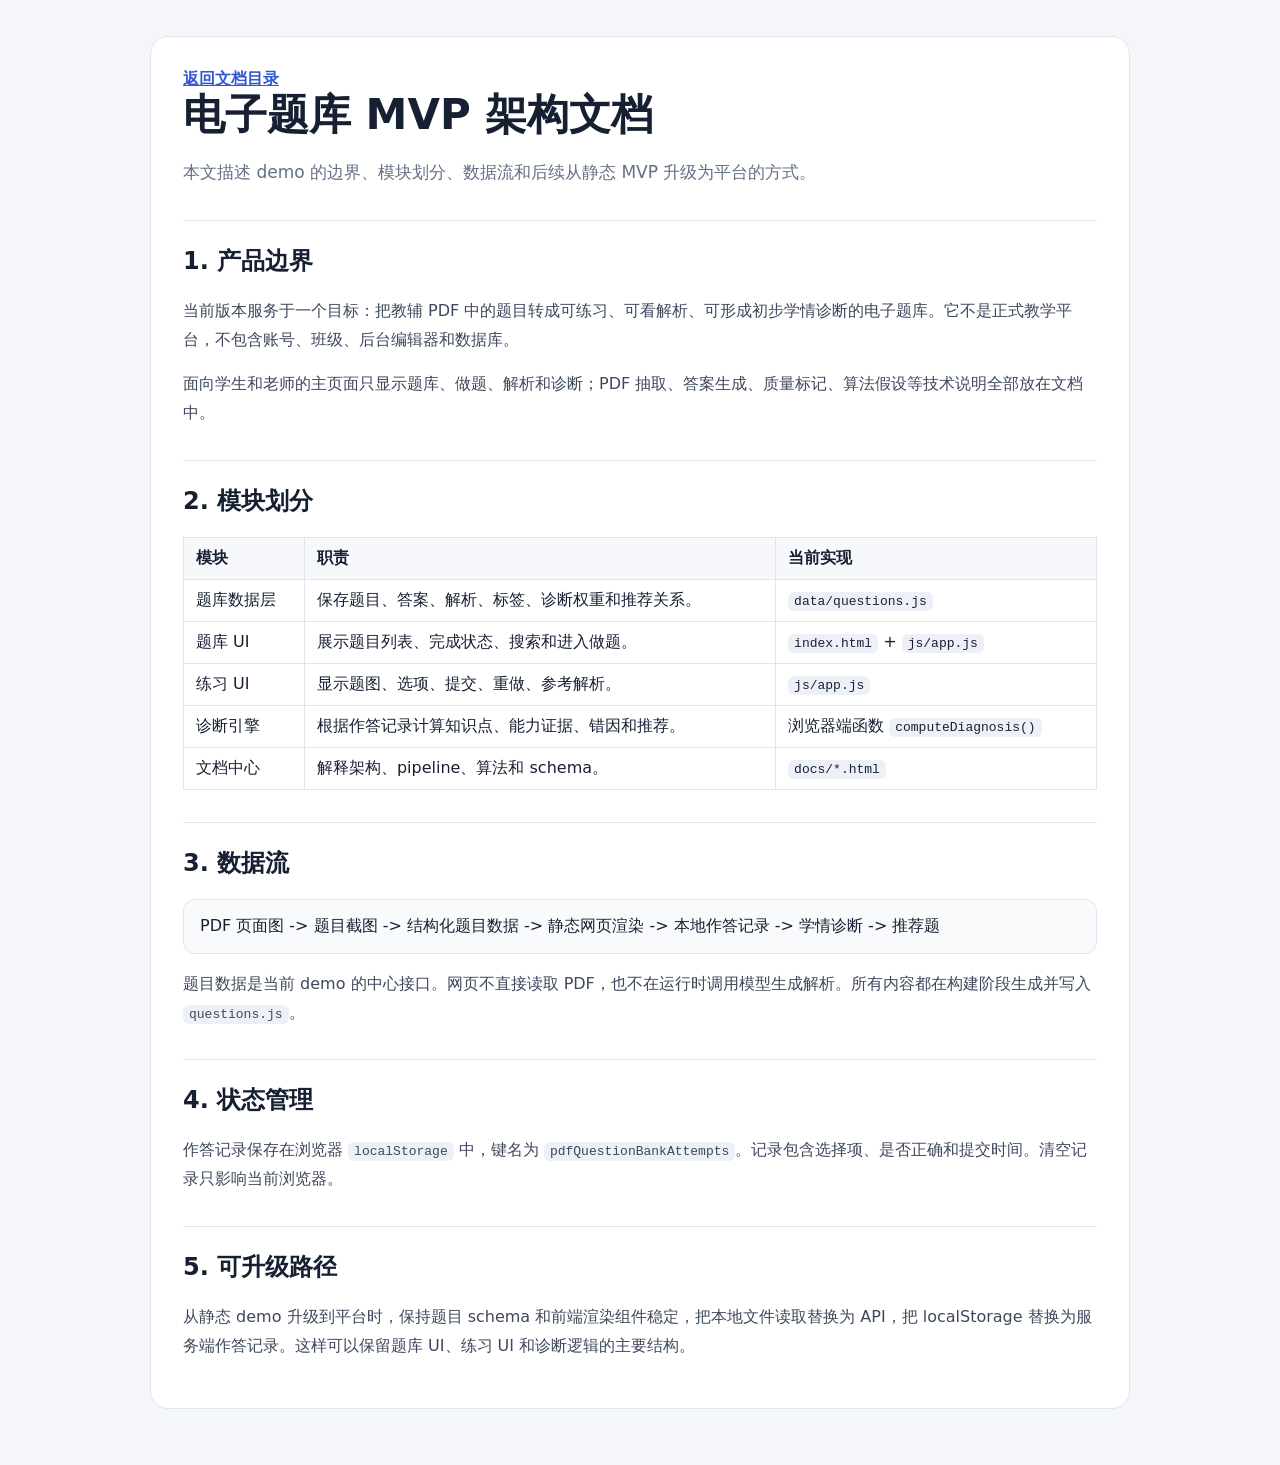
==== docs/architecture.html @ 33402108 "Add question bank demo" ====
<!doctype html>
<html lang="zh-CN">
<head>
  <meta charset="utf-8">
  <meta name="viewport" content="width=device-width, initial-scale=1">
  <title>电子题库 MVP 架构文档</title>
  <link rel="stylesheet" href="doc.css">
</head>
<body>
  <main>
    <a href="../index.html#docs">返回文档目录</a>
    <h1>电子题库 MVP 架构文档</h1>
    <p class="lead">本文描述 demo 的边界、模块划分、数据流和后续从静态 MVP 升级为平台的方式。</p>

    <h2>1. 产品边界</h2>
    <p>当前版本服务于一个目标：把教辅 PDF 中的题目转成可练习、可看解析、可形成初步学情诊断的电子题库。它不是正式教学平台，不包含账号、班级、后台编辑器和数据库。</p>
    <p>面向学生和老师的主页面只显示题库、做题、解析和诊断；PDF 抽取、答案生成、质量标记、算法假设等技术说明全部放在文档中。</p>

    <h2>2. 模块划分</h2>
    <table>
      <thead><tr><th>模块</th><th>职责</th><th>当前实现</th></tr></thead>
      <tbody>
        <tr><td>题库数据层</td><td>保存题目、答案、解析、标签、诊断权重和推荐关系。</td><td><code>data/questions.js</code></td></tr>
        <tr><td>题库 UI</td><td>展示题目列表、完成状态、搜索和进入做题。</td><td><code>index.html</code> + <code>js/app.js</code></td></tr>
        <tr><td>练习 UI</td><td>显示题图、选项、提交、重做、参考解析。</td><td><code>js/app.js</code></td></tr>
        <tr><td>诊断引擎</td><td>根据作答记录计算知识点、能力证据、错因和推荐。</td><td>浏览器端函数 <code>computeDiagnosis()</code></td></tr>
        <tr><td>文档中心</td><td>解释架构、pipeline、算法和 schema。</td><td><code>docs/*.html</code></td></tr>
      </tbody>
    </table>

    <h2>3. 数据流</h2>
    <div class="diagram">
      PDF 页面图 -> 题目截图 -> 结构化题目数据 -> 静态网页渲染 -> 本地作答记录 -> 学情诊断 -> 推荐题
    </div>
    <p>题目数据是当前 demo 的中心接口。网页不直接读取 PDF，也不在运行时调用模型生成解析。所有内容都在构建阶段生成并写入 <code>questions.js</code>。</p>

    <h2>4. 状态管理</h2>
    <p>作答记录保存在浏览器 <code>localStorage</code> 中，键名为 <code>pdfQuestionBankAttempts</code>。记录包含选择项、是否正确和提交时间。清空记录只影响当前浏览器。</p>

    <h2>5. 可升级路径</h2>
    <p>从静态 demo 升级到平台时，保持题目 schema 和前端渲染组件稳定，把本地文件读取替换为 API，把 localStorage 替换为服务端作答记录。这样可以保留题库 UI、练习 UI 和诊断逻辑的主要结构。</p>
  </main>
</body>
</html>
---- docs/doc.css ----
:root {
  --ink: #172033;
  --muted: #647086;
  --bg: #f4f6fa;
  --paper: #fff;
  --line: #dfe5ee;
  --blue: #3157d5;
  --green: #16805b;
  --amber: #a86508;
  font-family: "Noto Sans SC", "PingFang SC", "Microsoft YaHei", system-ui, sans-serif;
}

* { box-sizing: border-box; }

body {
  margin: 0;
  color: var(--ink);
  background: var(--bg);
}

main {
  width: min(980px, calc(100% - 32px));
  margin: 36px auto 56px;
  padding: 32px;
  border: 1px solid var(--line);
  border-radius: 18px;
  background: var(--paper);
}

h1 {
  margin: 0 0 10px;
  font-size: clamp(28px, 4vw, 42px);
  line-height: 1.2;
}

h2 {
  margin-top: 32px;
  padding-top: 24px;
  border-top: 1px solid var(--line);
}

h3 { margin-top: 24px; }

p, li {
  color: #3e485c;
  line-height: 1.8;
}

a { color: var(--blue); font-weight: 800; }

code {
  padding: 2px 6px;
  border-radius: 6px;
  background: #edf1f7;
}

pre {
  overflow: auto;
  padding: 16px;
  border-radius: 12px;
  background: #172033;
  color: #f7f9ff;
}

table {
  width: 100%;
  border-collapse: collapse;
  margin: 14px 0;
}

th, td {
  padding: 10px 12px;
  border: 1px solid var(--line);
  text-align: left;
  vertical-align: top;
}

th { background: #f6f8fc; }

.lead {
  margin-bottom: 24px;
  color: var(--muted);
  font-size: 17px;
}

.notice {
  padding: 14px 16px;
  border-left: 4px solid var(--amber);
  border-radius: 8px;
  background: #fff6df;
}

.diagram {
  padding: 16px;
  border: 1px solid var(--line);
  border-radius: 12px;
  background: #f8fafc;
}
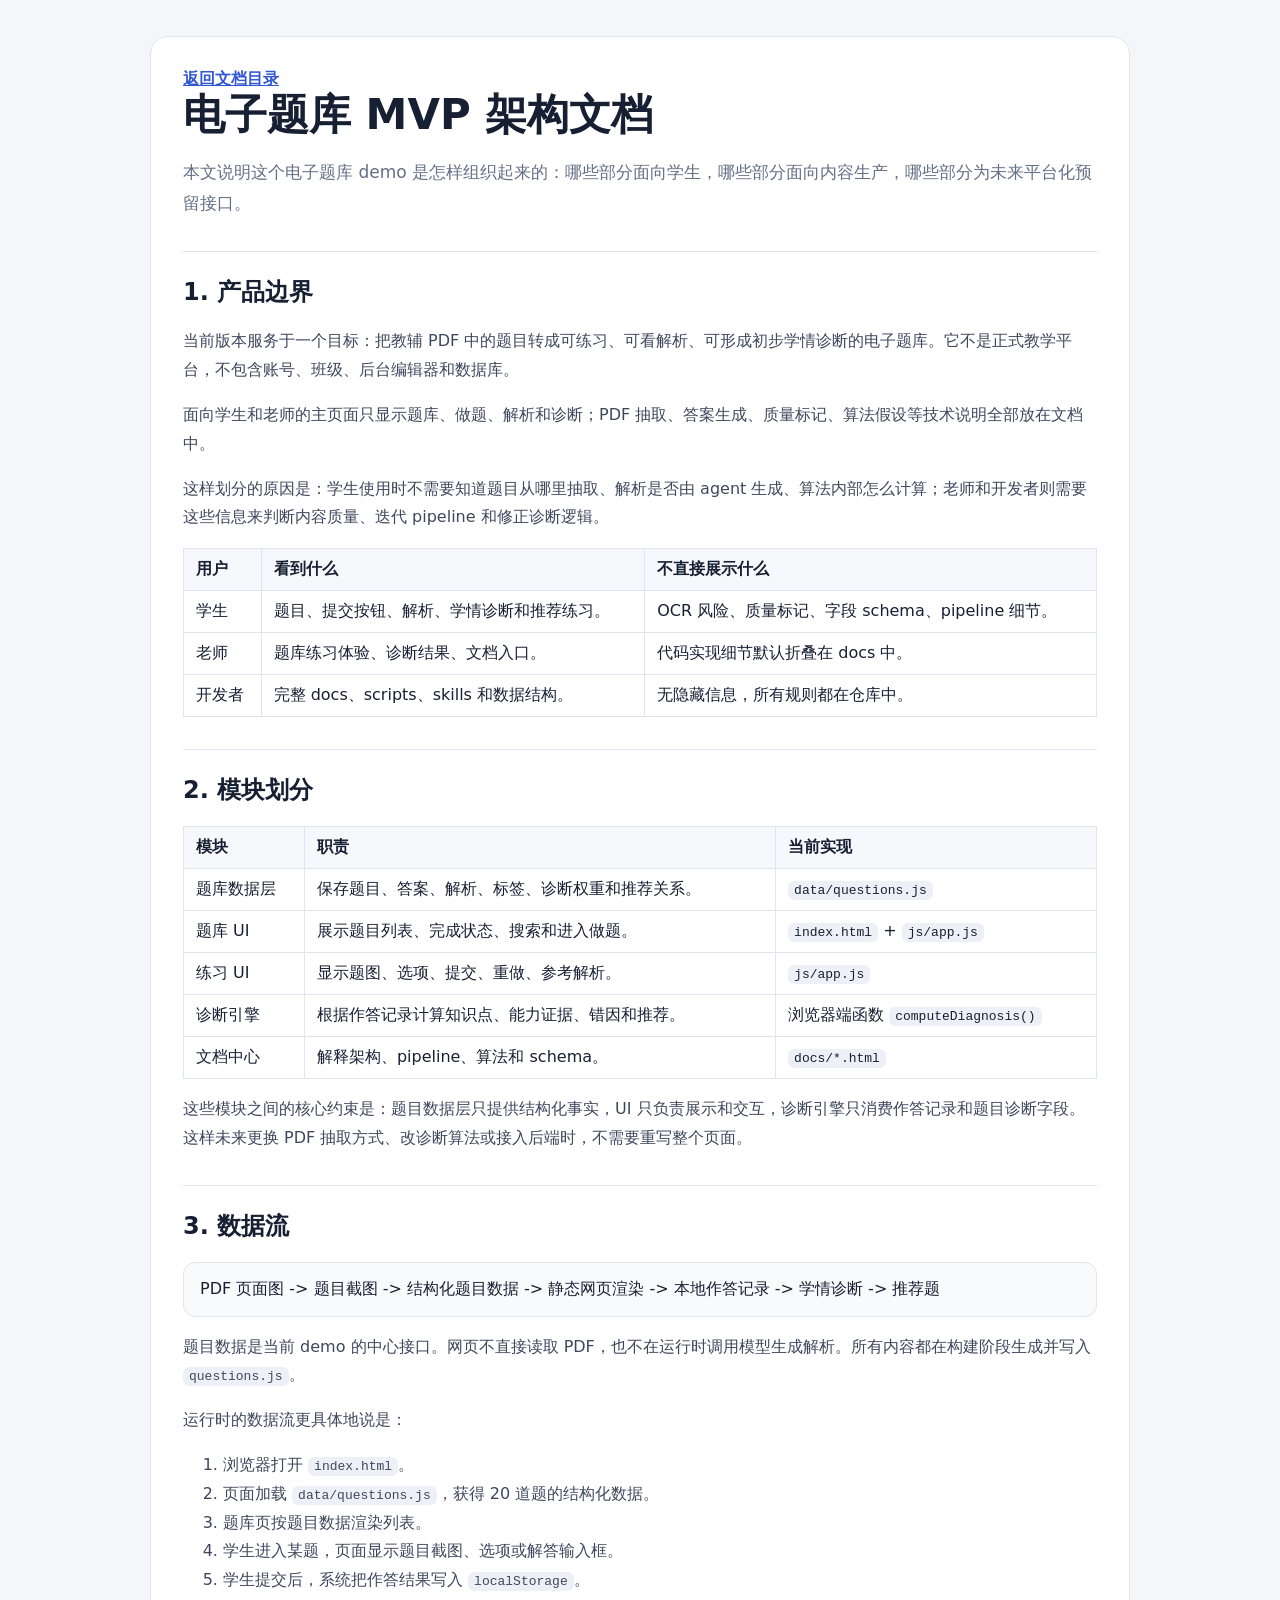
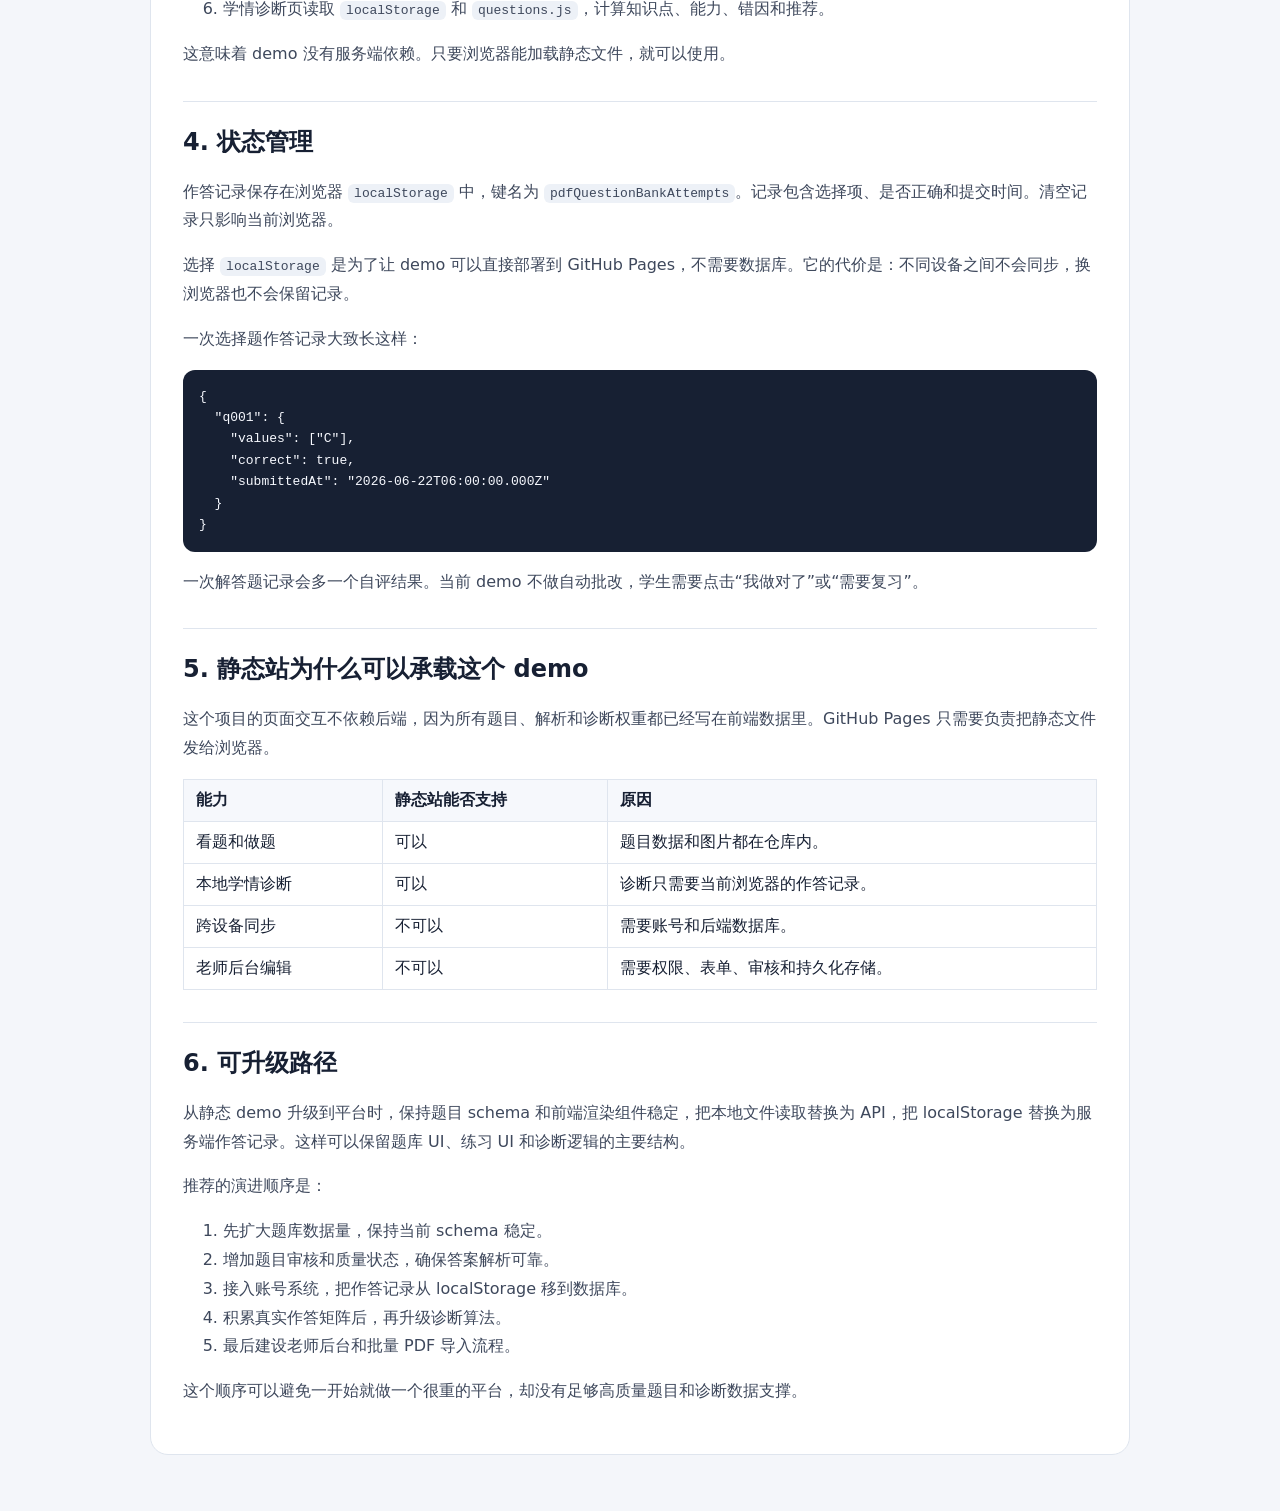
==== commit df051191: "Expand project documentation" ====
--- a/docs/architecture.html
+++ b/docs/architecture.html
@@ -10,11 +10,20 @@
   <main>
     <a href="../index.html#docs">返回文档目录</a>
     <h1>电子题库 MVP 架构文档</h1>
-    <p class="lead">本文描述 demo 的边界、模块划分、数据流和后续从静态 MVP 升级为平台的方式。</p>
+    <p class="lead">本文说明这个电子题库 demo 是怎样组织起来的：哪些部分面向学生，哪些部分面向内容生产，哪些部分为未来平台化预留接口。</p>
 
     <h2>1. 产品边界</h2>
     <p>当前版本服务于一个目标：把教辅 PDF 中的题目转成可练习、可看解析、可形成初步学情诊断的电子题库。它不是正式教学平台，不包含账号、班级、后台编辑器和数据库。</p>
     <p>面向学生和老师的主页面只显示题库、做题、解析和诊断；PDF 抽取、答案生成、质量标记、算法假设等技术说明全部放在文档中。</p>
+    <p>这样划分的原因是：学生使用时不需要知道题目从哪里抽取、解析是否由 agent 生成、算法内部怎么计算；老师和开发者则需要这些信息来判断内容质量、迭代 pipeline 和修正诊断逻辑。</p>
+    <table>
+      <thead><tr><th>用户</th><th>看到什么</th><th>不直接展示什么</th></tr></thead>
+      <tbody>
+        <tr><td>学生</td><td>题目、提交按钮、解析、学情诊断和推荐练习。</td><td>OCR 风险、质量标记、字段 schema、pipeline 细节。</td></tr>
+        <tr><td>老师</td><td>题库练习体验、诊断结果、文档入口。</td><td>代码实现细节默认折叠在 docs 中。</td></tr>
+        <tr><td>开发者</td><td>完整 docs、scripts、skills 和数据结构。</td><td>无隐藏信息，所有规则都在仓库中。</td></tr>
+      </tbody>
+    </table>
 
     <h2>2. 模块划分</h2>
     <table>
@@ -27,18 +36,60 @@
         <tr><td>文档中心</td><td>解释架构、pipeline、算法和 schema。</td><td><code>docs/*.html</code></td></tr>
       </tbody>
     </table>
+    <p>这些模块之间的核心约束是：题目数据层只提供结构化事实，UI 只负责展示和交互，诊断引擎只消费作答记录和题目诊断字段。这样未来更换 PDF 抽取方式、改诊断算法或接入后端时，不需要重写整个页面。</p>
 
     <h2>3. 数据流</h2>
     <div class="diagram">
       PDF 页面图 -> 题目截图 -> 结构化题目数据 -> 静态网页渲染 -> 本地作答记录 -> 学情诊断 -> 推荐题
     </div>
     <p>题目数据是当前 demo 的中心接口。网页不直接读取 PDF，也不在运行时调用模型生成解析。所有内容都在构建阶段生成并写入 <code>questions.js</code>。</p>
+    <p>运行时的数据流更具体地说是：</p>
+    <ol>
+      <li>浏览器打开 <code>index.html</code>。</li>
+      <li>页面加载 <code>data/questions.js</code>，获得 20 道题的结构化数据。</li>
+      <li>题库页按题目数据渲染列表。</li>
+      <li>学生进入某题，页面显示题目截图、选项或解答输入框。</li>
+      <li>学生提交后，系统把作答结果写入 <code>localStorage</code>。</li>
+      <li>学情诊断页读取 <code>localStorage</code> 和 <code>questions.js</code>，计算知识点、能力、错因和推荐。</li>
+    </ol>
+    <p>这意味着 demo 没有服务端依赖。只要浏览器能加载静态文件，就可以使用。</p>
 
     <h2>4. 状态管理</h2>
     <p>作答记录保存在浏览器 <code>localStorage</code> 中，键名为 <code>pdfQuestionBankAttempts</code>。记录包含选择项、是否正确和提交时间。清空记录只影响当前浏览器。</p>
+    <p>选择 <code>localStorage</code> 是为了让 demo 可以直接部署到 GitHub Pages，不需要数据库。它的代价是：不同设备之间不会同步，换浏览器也不会保留记录。</p>
+    <p>一次选择题作答记录大致长这样：</p>
+    <pre><code>{
+  "q001": {
+    "values": ["C"],
+    "correct": true,
+    "submittedAt": "2026-06-22T06:00:00.000Z"
+  }
+}</code></pre>
+    <p>一次解答题记录会多一个自评结果。当前 demo 不做自动批改，学生需要点击“我做对了”或“需要复习”。</p>
 
-    <h2>5. 可升级路径</h2>
+    <h2>5. 静态站为什么可以承载这个 demo</h2>
+    <p>这个项目的页面交互不依赖后端，因为所有题目、解析和诊断权重都已经写在前端数据里。GitHub Pages 只需要负责把静态文件发给浏览器。</p>
+    <table>
+      <thead><tr><th>能力</th><th>静态站能否支持</th><th>原因</th></tr></thead>
+      <tbody>
+        <tr><td>看题和做题</td><td>可以</td><td>题目数据和图片都在仓库内。</td></tr>
+        <tr><td>本地学情诊断</td><td>可以</td><td>诊断只需要当前浏览器的作答记录。</td></tr>
+        <tr><td>跨设备同步</td><td>不可以</td><td>需要账号和后端数据库。</td></tr>
+        <tr><td>老师后台编辑</td><td>不可以</td><td>需要权限、表单、审核和持久化存储。</td></tr>
+      </tbody>
+    </table>
+
+    <h2>6. 可升级路径</h2>
     <p>从静态 demo 升级到平台时，保持题目 schema 和前端渲染组件稳定，把本地文件读取替换为 API，把 localStorage 替换为服务端作答记录。这样可以保留题库 UI、练习 UI 和诊断逻辑的主要结构。</p>
+    <p>推荐的演进顺序是：</p>
+    <ol>
+      <li>先扩大题库数据量，保持当前 schema 稳定。</li>
+      <li>增加题目审核和质量状态，确保答案解析可靠。</li>
+      <li>接入账号系统，把作答记录从 localStorage 移到数据库。</li>
+      <li>积累真实作答矩阵后，再升级诊断算法。</li>
+      <li>最后建设老师后台和批量 PDF 导入流程。</li>
+    </ol>
+    <p>这个顺序可以避免一开始就做一个很重的平台，却没有足够高质量题目和诊断数据支撑。</p>
   </main>
 </body>
 </html>
--- a/docs/doc.css
+++ b/docs/doc.css
@@ -62,6 +62,16 @@
   color: #f7f9ff;
 }
 
+pre code {
+  display: block;
+  padding: 0;
+  border-radius: 0;
+  background: transparent;
+  color: inherit;
+  line-height: 1.65;
+  white-space: pre;
+}
+
 table {
   width: 100%;
   border-collapse: collapse;
